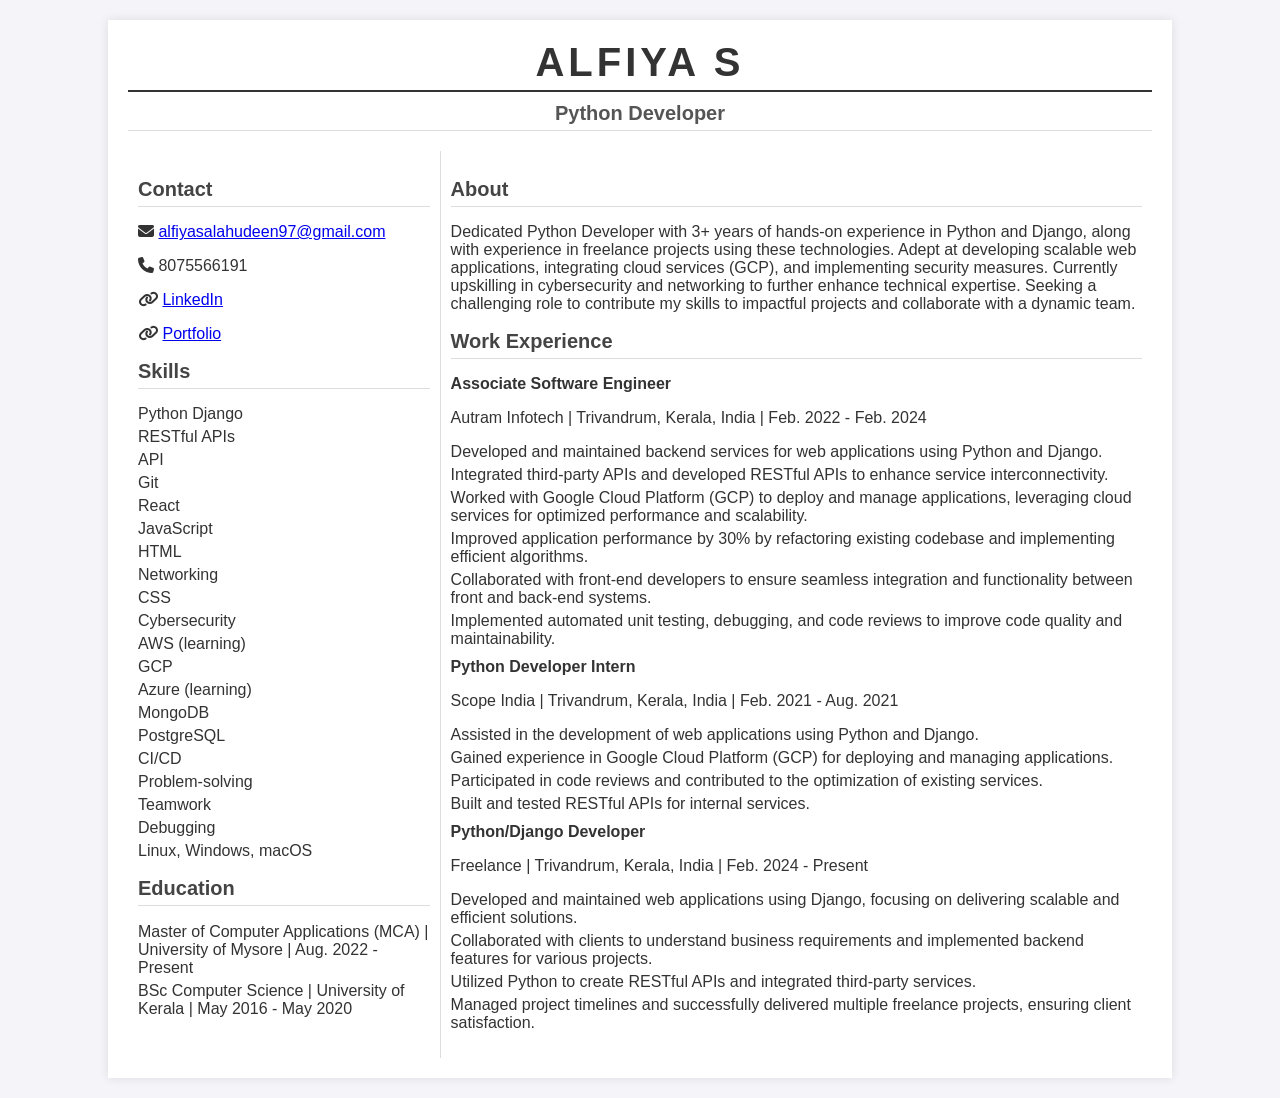
==== index.html @ 20b6b133 "Update email address in contact section" ====
<!DOCTYPE html>
<html lang="en">
<head>
    <meta charset="UTF-8">
    <meta name="viewport" content="width=device-width, initial-scale=1.0">
    <title>Resume</title>
    <link rel="stylesheet" href="style.css">
    <!-- Google Fonts -->
    <link href="https://fonts.googleapis.com/css2?family=Outfit:wght@400;500;600&display=swap" rel="stylesheet">
    <!-- Font Awesome -->
    <link rel="stylesheet" href="https://cdnjs.cloudflare.com/ajax/libs/font-awesome/6.7.2/css/all.min.css">
  
</head>
<body>
    <div class="container">
        <div class="header">
            <h1>ALFIYA S</h1>
            <h2>Python Developer</h2>
        </div>

        <div class="table">
            <div class="row">
                <div class="cell">
                    <h2>Contact </h2>
                    <p><i class="fas fa-envelope icon"></i>   <a href="mailto:sssalfi07@gmail.com">alfiyasalahudeen97@gmail.com</a></p>
                    <p><i class="fas fa-phone icon"></i>  8075566191</p>
                    <p><i class="fas fa-link icon"></i> <a href="https://www.linkedin.com/in/alfiya07/" target="_blank">LinkedIn </a></p>
                    <p><i class="fas fa-link icon"></i> <a href="https://alfafza.github.io/portfolio-2/" target="_blank">Portfolio </a></p>

                    <h2>Skills</h2>
                    <ul>
                        <li>Python Django</li>
                        <li>RESTful APIs</li>
                       
                        <li>API</li>
                       
                        <li>Git</li>
                        <li>React</li>
                        <li>JavaScript</li>
                        <li>HTML</li>
                        <li>Networking</li>
                        <li>CSS</li>
                        <li>Cybersecurity</li>
                        <li>AWS (learning)</li>
                        <li>GCP</li>
                        <li>Azure (learning)</li>
                        <li>MongoDB</li>
                        <li>PostgreSQL</li>
                        <li>CI/CD</li>
                        <li>Problem-solving</li>
                        <li>Teamwork</li>
                        <li>Debugging</li>
                        <li>Linux, Windows, macOS</li>
                    </ul>

                    <h2>Education</h2>
                    <ul>
                        <li>Master of Computer Applications (MCA) | University of Mysore | Aug. 2022 - Present</li>
                        <li>BSc Computer Science | University of Kerala | May 2016 - May 2020</li>
                    </ul>
                </div>

                <div class="cell">
                    <h2>About</h2>
                    <p>Dedicated Python Developer with 3+ years of hands-on experience in Python and Django, along with experience in freelance projects using these technologies. Adept at developing scalable web applications, integrating cloud services (GCP), and implementing security measures. Currently upskilling in cybersecurity and networking to further enhance technical expertise. Seeking a challenging role to contribute my skills to impactful projects and collaborate with a dynamic team.</p>

                    <h2>Work Experience</h2>
                    <ul>
                        <li>
                            <div class="job-title">Associate Software Engineer</div>
                            <p>Autram Infotech | Trivandrum, Kerala, India | Feb. 2022 - Feb. 2024</p>
                            <ul>
                                <li>Developed and maintained backend services for web applications using Python and Django.</li>
                                <li>Integrated third-party APIs and developed RESTful APIs to enhance service interconnectivity.</li>
                                <li>Worked with Google Cloud Platform (GCP) to deploy and manage applications, leveraging cloud services for optimized performance and scalability.</li>
                                <li>Improved application performance by 30% by refactoring existing codebase and implementing efficient algorithms.</li>
                                <li>Collaborated with front-end developers to ensure seamless integration and functionality between front and back-end systems.</li>
                                <li>Implemented automated unit testing, debugging, and code reviews to improve code quality and maintainability.</li>
                            </ul>
                        </li>
                        <li>
                            <div class="job-title">Python Developer Intern</div>
                            <p>Scope India | Trivandrum, Kerala, India | Feb. 2021 - Aug. 2021</p>
                            <ul>
                                <li>Assisted in the development of web applications using Python and Django.</li>
                                <li>Gained experience in Google Cloud Platform (GCP) for deploying and managing applications.</li>
                                <li>Participated in code reviews and contributed to the optimization of existing services.</li>
                                <li>Built and tested RESTful APIs for internal services.</li>
                            </ul>
                        </li>
                        <li>
                            <div class="job-title">Python/Django Developer</div>
                            <p>Freelance | Trivandrum, Kerala, India | Feb. 2024 - Present</p>
                            <ul>
                                <li>Developed and maintained web applications using Django, focusing on delivering scalable and efficient solutions.</li>
                                <li>Collaborated with clients to understand business requirements and implemented backend features for various projects.</li>
                                <li>Utilized Python to create RESTful APIs and integrated third-party services.</li>
                                <li>Managed project timelines and successfully delivered multiple freelance projects, ensuring client satisfaction.</li>
                            </ul>
                        </li>
                    </ul>
                </div>
            </div>
        </div>
    </div>
</body>
</html>
---- style.css ----
body {
    font-family: 'Segoe UI', Tahoma, Geneva, Verdana, sans-serif;
    margin: 0;
    padding: 0;
    background-color: #f4f4f9;
    color: #333;
}
.container {
    width: 80%;
    margin: 20px auto;
    background: #fff;
    padding: 20px;
    box-shadow: 0 0 10px rgba(0, 0, 0, 0.1);
}
.header {
    text-align: center;
    margin-bottom: 20px;
}
.header h1 {
    font-size: 32px;
    margin: 0;
    padding-bottom: 5px;
    border-bottom: 2px solid #333;
}
.header h2 {
    font-size: 20px;
    color: #555;
    margin: 10px 0 20px;
}
.table {
    display: table;
    width: 100%;
}
.row {
    display: table-row;
}
.cell {
    display: table-cell;
    vertical-align: top;
    padding: 10px;
    border-right: 1px solid #ddd;
}
.cell:last-child {
    border-right: none;
}
h2 {
    font-size: 20px;
    color: #444;
    border-bottom: 1px solid #ddd;
    padding-bottom: 5px;
}
ul {
    list-style: none;
    padding: 0;
}
li {
    margin: 5px 0;
}
.job-title {
    font-weight: bold;
    margin-top: 10px;
}


.header h2 {
    font-size: 20px;
    color: #555;
    margin: 10px 0 0; /* Adds space above the job title */
}
.header h1 {
    font-size: 40px;
    margin: 0;
    padding-bottom: 5px;
    border-bottom: 2px solid #333;
    letter-spacing: 4px; /* Adds spacing between letters */
}
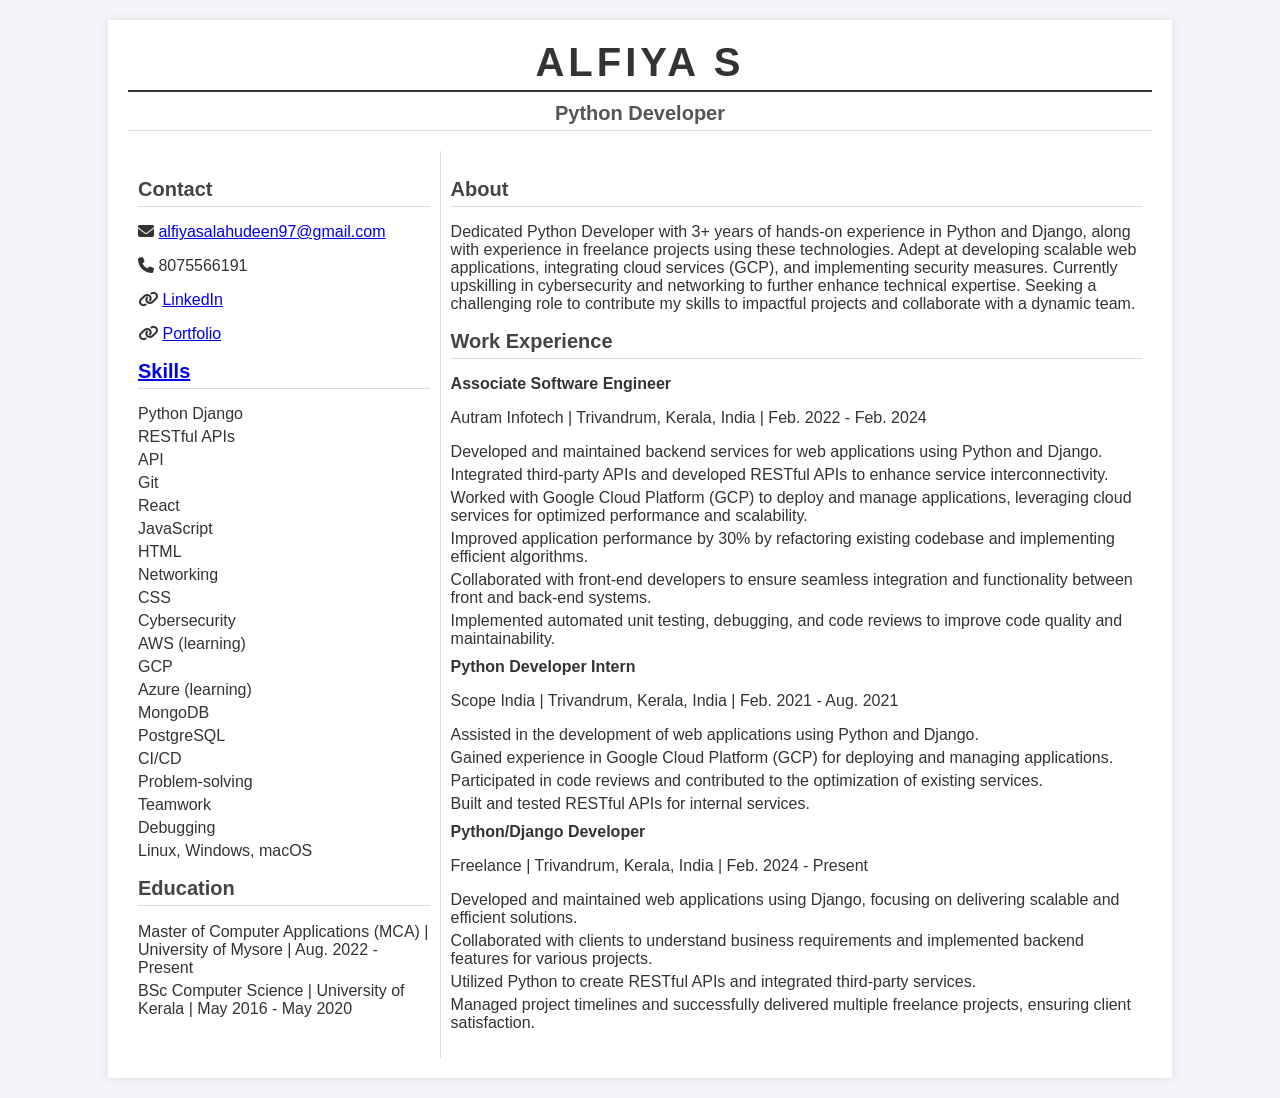
==== commit 24e1c216: "Update Skills section to link to skill.html" ====
--- a/index.html
+++ b/index.html
@@ -27,7 +27,7 @@
                     <p><i class="fas fa-link icon"></i> <a href="https://www.linkedin.com/in/alfiya07/" target="_blank">LinkedIn </a></p>
                     <p><i class="fas fa-link icon"></i> <a href="https://alfafza.github.io/portfolio-2/" target="_blank">Portfolio </a></p>
 
-                    <h2>Skills</h2>
+                    <h2> <a href="skill.html">Skills</a></h2>
                     <ul>
                         <li>Python Django</li>
                         <li>RESTful APIs</li>
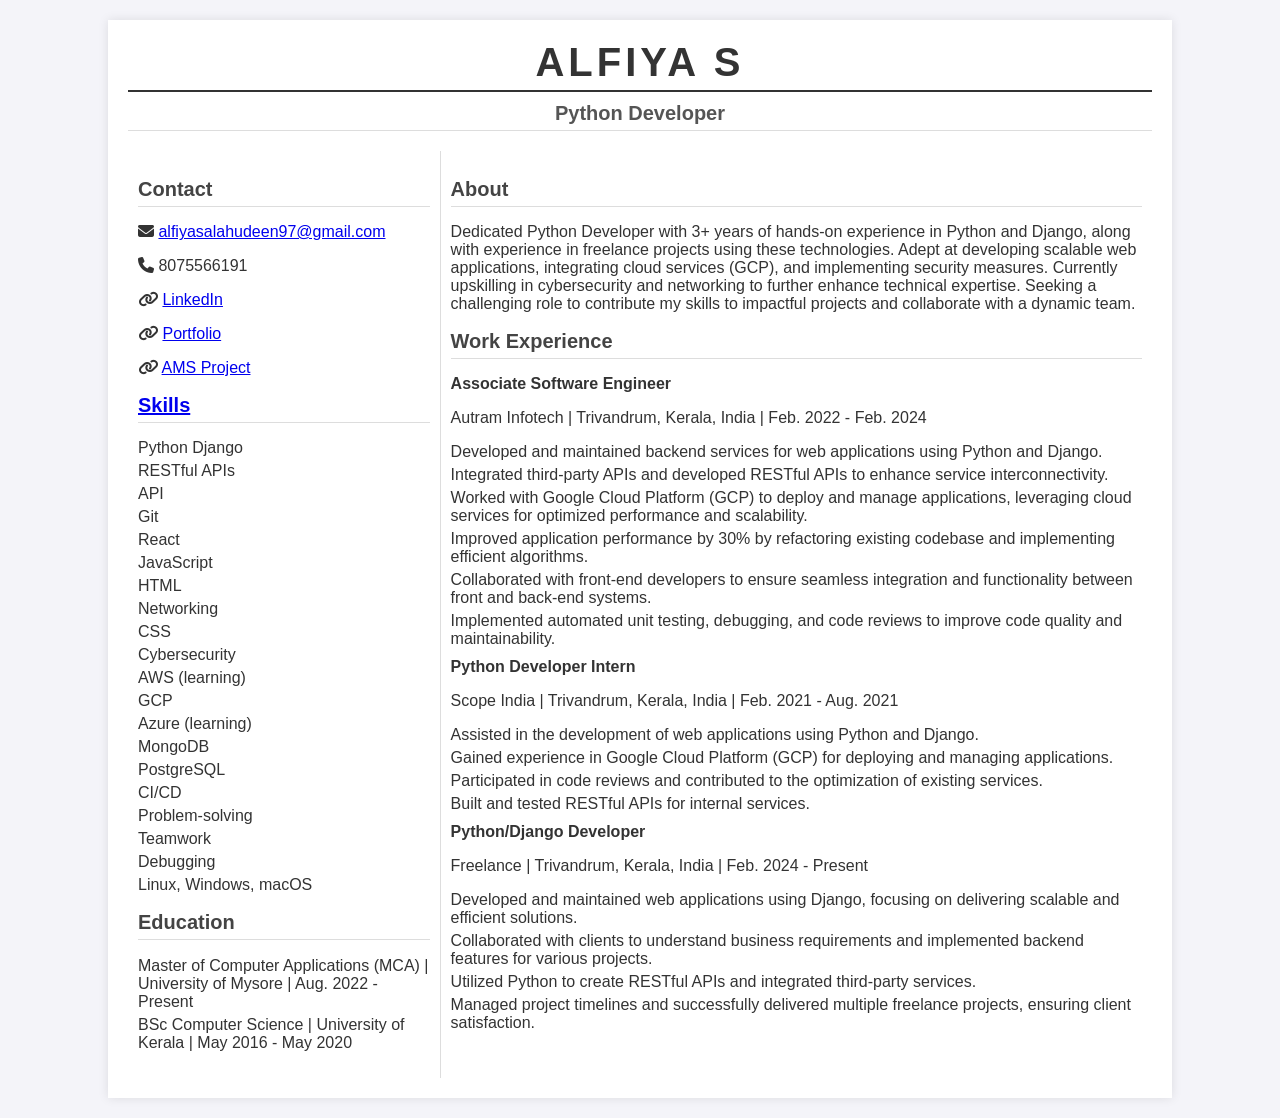
==== commit 44dab612: "Add link to AMS Project in index.html" ====
--- a/index.html
+++ b/index.html
@@ -26,6 +26,7 @@
                     <p><i class="fas fa-phone icon"></i>  8075566191</p>
                     <p><i class="fas fa-link icon"></i> <a href="https://www.linkedin.com/in/alfiya07/" target="_blank">LinkedIn </a></p>
                     <p><i class="fas fa-link icon"></i> <a href="https://alfafza.github.io/portfolio-2/" target="_blank">Portfolio </a></p>
+                    <p><i class="fas fa-link icon"></i> <a href="https://asset-front-end.vercel.app/login" target="_blank">AMS Project </a></p>
 
                     <h2> <a href="skill.html">Skills</a></h2>
                     <ul>
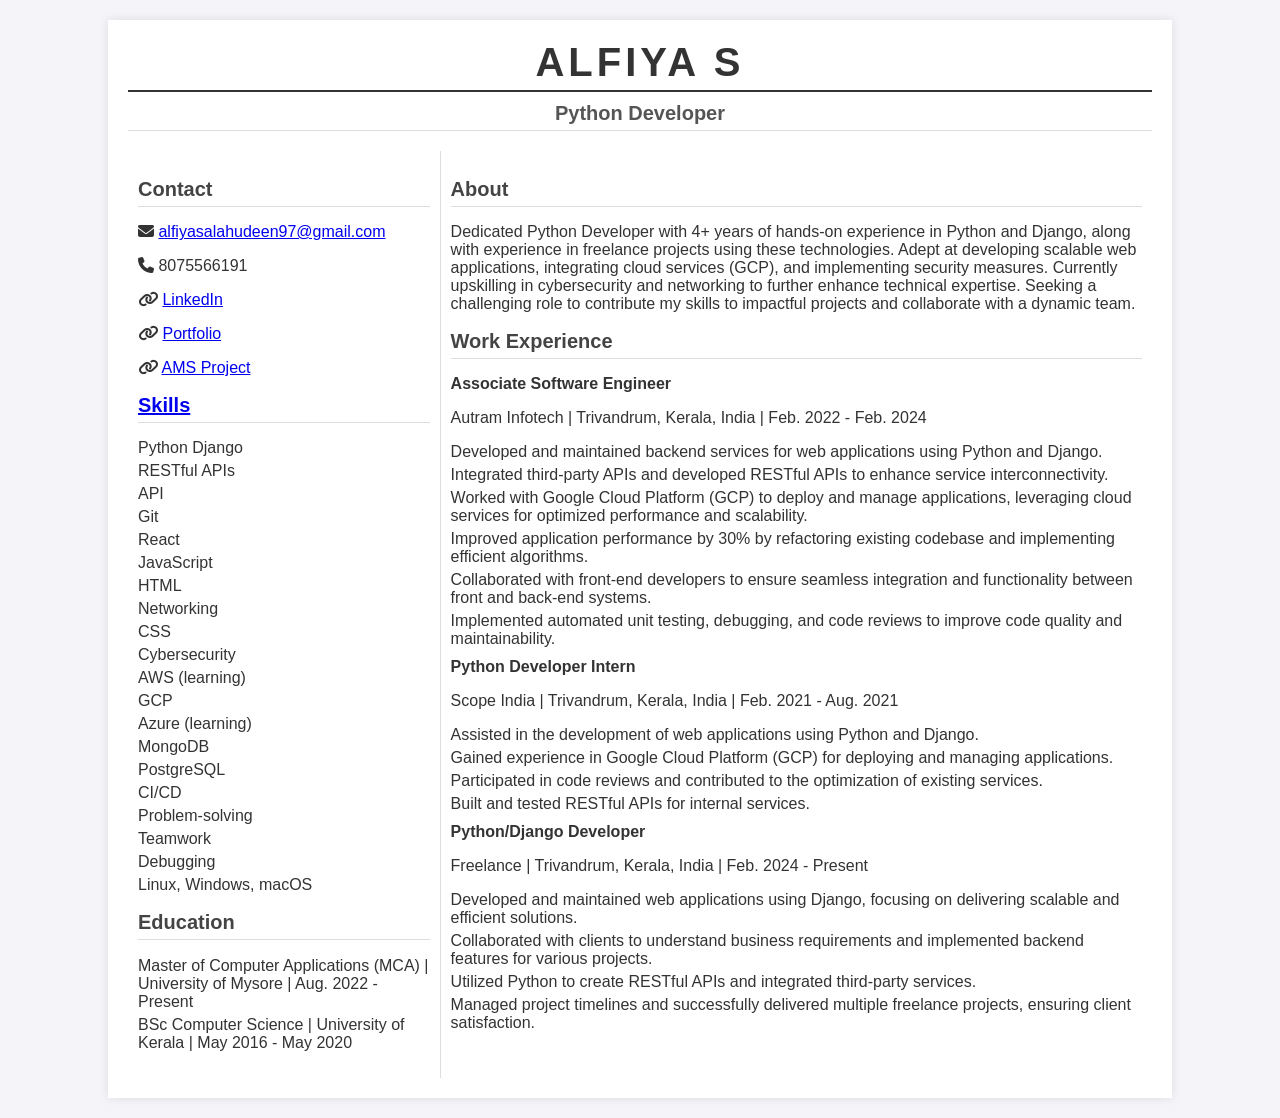
==== commit d3fc3aa4: "Update experience from 3 to 4 years in About section" ====
--- a/index.html
+++ b/index.html
@@ -25,7 +25,7 @@
                     <p><i class="fas fa-envelope icon"></i>   <a href="mailto:sssalfi07@gmail.com">alfiyasalahudeen97@gmail.com</a></p>
                     <p><i class="fas fa-phone icon"></i>  8075566191</p>
                     <p><i class="fas fa-link icon"></i> <a href="https://www.linkedin.com/in/alfiya07/" target="_blank">LinkedIn </a></p>
-                    <p><i class="fas fa-link icon"></i> <a href="https://alfafza.github.io/portfolio-2/" target="_blank">Portfolio </a></p>
+                    <p><i class="fas fa-link icon"></i> <a href="https://portfolio-2-vzur.vercel.app/" target="_blank">Portfolio </a></p>
                     <p><i class="fas fa-link icon"></i> <a href="https://asset-front-end.vercel.app/login" target="_blank">AMS Project </a></p>
 
                     <h2> <a href="skill.html">Skills</a></h2>
@@ -63,7 +63,7 @@
 
                 <div class="cell">
                     <h2>About</h2>
-                    <p>Dedicated Python Developer with 3+ years of hands-on experience in Python and Django, along with experience in freelance projects using these technologies. Adept at developing scalable web applications, integrating cloud services (GCP), and implementing security measures. Currently upskilling in cybersecurity and networking to further enhance technical expertise. Seeking a challenging role to contribute my skills to impactful projects and collaborate with a dynamic team.</p>
+                    <p>Dedicated Python Developer with 4+ years of hands-on experience in Python and Django, along with experience in freelance projects using these technologies. Adept at developing scalable web applications, integrating cloud services (GCP), and implementing security measures. Currently upskilling in cybersecurity and networking to further enhance technical expertise. Seeking a challenging role to contribute my skills to impactful projects and collaborate with a dynamic team.</p>
 
                     <h2>Work Experience</h2>
                     <ul>
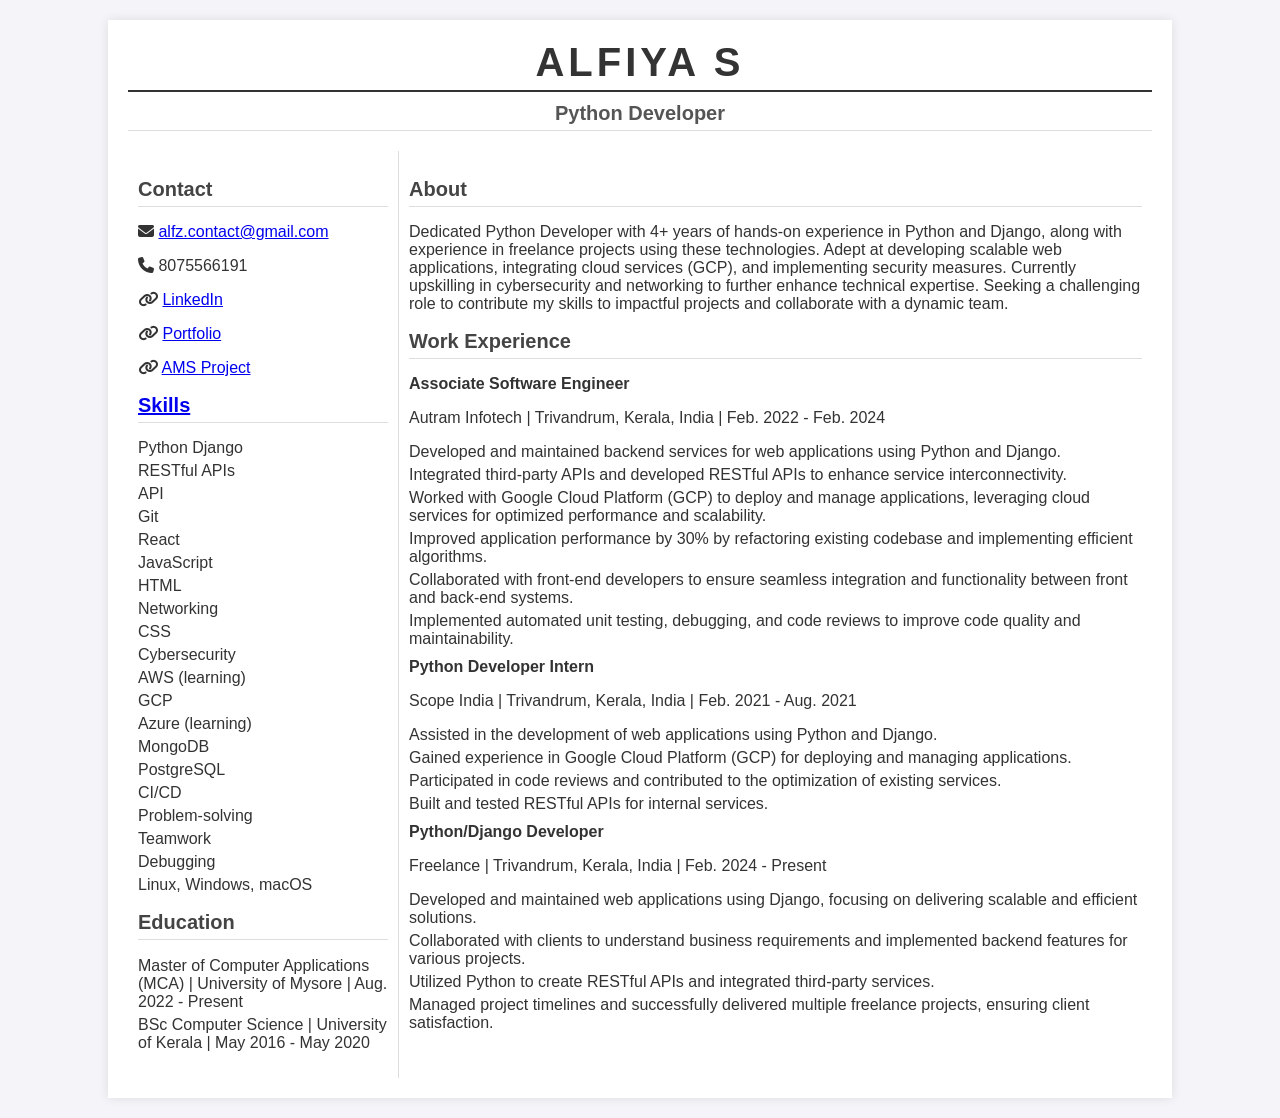
==== commit f72e545d: "Update email contact in index.html" ====
--- a/index.html
+++ b/index.html
@@ -22,7 +22,7 @@
             <div class="row">
                 <div class="cell">
                     <h2>Contact </h2>
-                    <p><i class="fas fa-envelope icon"></i>   <a href="mailto:sssalfi07@gmail.com">alfiyasalahudeen97@gmail.com</a></p>
+                    <p><i class="fas fa-envelope icon"></i>   <a href="mailto:sssalfi07@gmail.com">alfz.contact@gmail.com</a></p>
                     <p><i class="fas fa-phone icon"></i>  8075566191</p>
                     <p><i class="fas fa-link icon"></i> <a href="https://www.linkedin.com/in/alfiya07/" target="_blank">LinkedIn </a></p>
                     <p><i class="fas fa-link icon"></i> <a href="https://portfolio-2-vzur.vercel.app/" target="_blank">Portfolio </a></p>
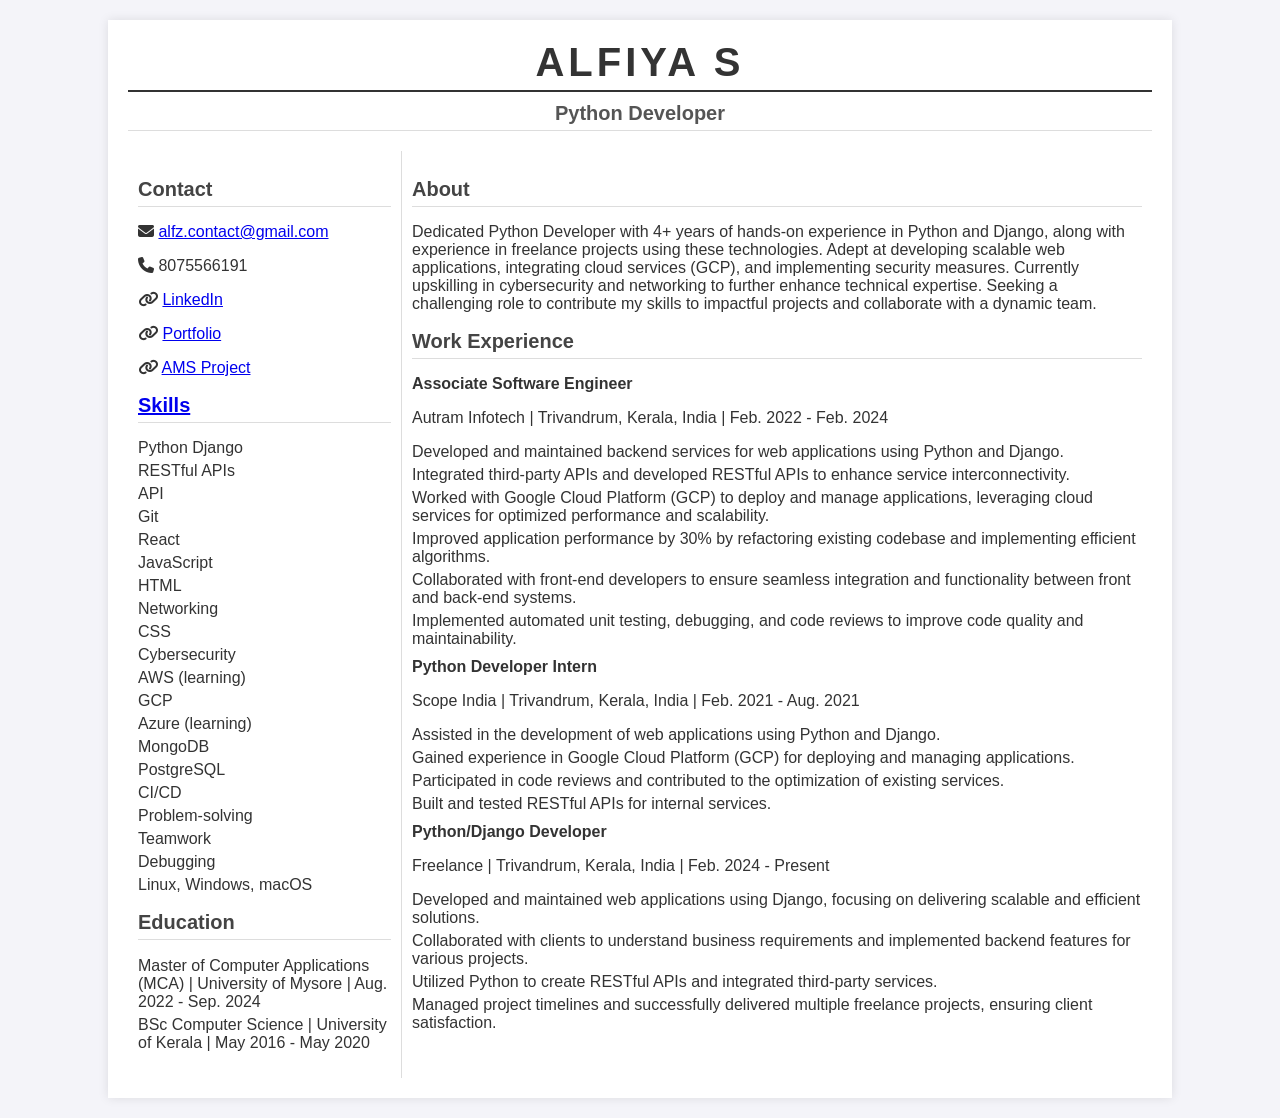
==== commit 44a5ae6e: "Update education end date for MCA program" ====
--- a/index.html
+++ b/index.html
@@ -22,7 +22,7 @@
             <div class="row">
                 <div class="cell">
                     <h2>Contact </h2>
-                    <p><i class="fas fa-envelope icon"></i>   <a href="mailto:sssalfi07@gmail.com">alfz.contact@gmail.com</a></p>
+                    <p><i class="fas fa-envelope icon"></i>   <a href="mailto:alfz.contact@gmail.com">alfz.contact@gmail.com</a></p>
                     <p><i class="fas fa-phone icon"></i>  8075566191</p>
                     <p><i class="fas fa-link icon"></i> <a href="https://www.linkedin.com/in/alfiya07/" target="_blank">LinkedIn </a></p>
                     <p><i class="fas fa-link icon"></i> <a href="https://portfolio-2-vzur.vercel.app/" target="_blank">Portfolio </a></p>
@@ -56,7 +56,7 @@
 
                     <h2>Education</h2>
                     <ul>
-                        <li>Master of Computer Applications (MCA) | University of Mysore | Aug. 2022 - Present</li>
+                        <li>Master of Computer Applications (MCA) | University of Mysore | Aug. 2022 - Sep. 2024</li>
                         <li>BSc Computer Science | University of Kerala | May 2016 - May 2020</li>
                     </ul>
                 </div>
